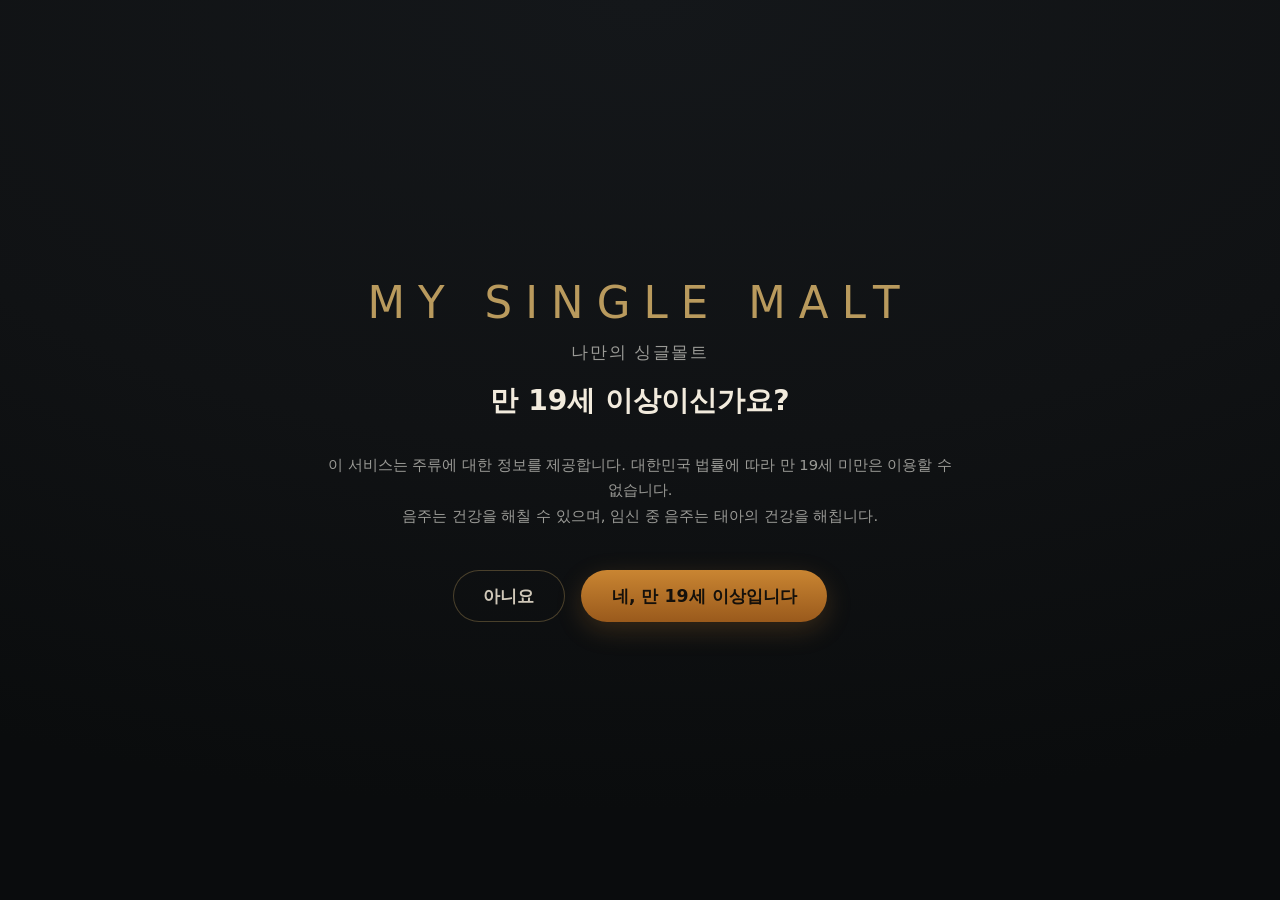
==== index.html @ 856096df "My Single Malt - iPad web app" ====
<!doctype html>
<html lang="ko">
<head>
<meta charset="utf-8">
<title>나만의 싱글몰트</title>
<meta name="viewport" content="width=device-width, initial-scale=1, viewport-fit=cover, user-scalable=no">
<meta name="description" content="스카치 싱글몰트 162개 브랜드에서 취향에 맞는 위스키를 찾아주는 태블릿 추천 서비스">
<meta name="theme-color" content="#0a0c0d">
<meta name="apple-mobile-web-app-capable" content="yes">
<meta name="mobile-web-app-capable" content="yes">
<meta name="apple-mobile-web-app-status-bar-style" content="black-translucent">
<meta name="apple-mobile-web-app-title" content="나만의 싱글몰트">
<link rel="manifest" href="manifest.webmanifest">
<link rel="apple-touch-icon" href="icons/apple-touch-icon.png">
<link rel="icon" href="icons/icon-192.png">
<link rel="stylesheet" href="css/styles.css">
</head>
<body>
<div id="app">

  <!-- ------------------------------------------------------- 연령 확인 -->
  <section class="screen active" id="screen-age">
    <div class="center">
      <div class="brandmark">MY SINGLE MALT<small>나만의 싱글몰트</small></div>
      <div class="age-title">만 19세 이상이신가요?</div>
      <p class="age-note">
        이 서비스는 주류에 대한 정보를 제공합니다. 대한민국 법률에 따라 만 19세 미만은 이용할 수 없습니다.<br>
        음주는 건강을 해칠 수 있으며, 임신 중 음주는 태아의 건강을 해칩니다.
      </p>
      <div class="age-actions">
        <button class="btn btn-ghost" id="age-no">아니요</button>
        <button class="btn btn-primary" id="age-yes">네, 만 19세 이상입니다</button>
      </div>
      <p class="age-note" id="age-deny" style="display:none;color:var(--danger)">
        만 19세 미만은 이용하실 수 없습니다.
      </p>
    </div>
  </section>

  <!-- ------------------------------------------------------------- 홈 -->
  <section class="screen" id="screen-home">
    <div class="topbar">
      <div class="logo">MY SINGLE MALT</div>
      <div class="spacer"></div>
      <div class="tag" id="home-version">데이터 불러오는 중…</div>
    </div>
    <div class="hairline"></div>
    <div class="hero">
      <div class="hero-left">
        <h1 class="hero-title">몇 가지 질문으로<br><b>내 취향의 싱글몰트</b>를 찾아드립니다</h1>
        <p class="hero-sub">
          향, 바디, 피니시, 예산과 마시는 상황까지 12~26개의 질문으로 확인한 뒤
          스카치 싱글몰트 브랜드의 향미 데이터와 대조해 네 가지 방향으로 추천합니다.
          정답을 강요하지 않고, 왜 그 브랜드인지 근거를 함께 보여드립니다.
        </p>
        <div class="hero-actions">
          <button class="btn btn-primary" id="btn-start">취향 찾기 시작</button>
          <button class="btn btn-ghost" id="btn-index">브랜드 전체 보기</button>
          <button class="btn btn-ghost" id="btn-guide">향미 가이드</button>
        </div>
      </div>
      <div class="hero-right" id="home-stats"></div>
    </div>
  </section>

  <!-- ----------------------------------------------------------- 퀴즈 -->
  <section class="screen" id="screen-quiz">
    <div class="topbar">
      <div class="logo">MY SINGLE MALT</div>
      <div class="spacer"></div>
      <button class="btn btn-ghost btn-sm" id="quiz-exit">처음으로</button>
    </div>
    <div class="progress-wrap">
      <div class="progress-meta">
        <span id="quiz-count">질문 1</span>
        <span id="quiz-features">확인된 향미 0개</span>
      </div>
      <div class="progress-bar"><div class="progress-fill" id="quiz-progress"></div></div>
    </div>
    <div class="q-head">
      <div class="q-cat" id="q-cat"></div>
      <h2 class="q-title" id="q-title"></h2>
      <p class="q-sub" id="q-sub"></p>
    </div>
    <div class="scroll" id="q-body"></div>
    <div class="q-foot">
      <button class="btn btn-ghost btn-sm" id="quiz-prev">이전</button>
      <div class="hint" id="quiz-hint"></div>
      <button class="btn btn-primary" id="quiz-next">다음</button>
    </div>
  </section>

  <!-- --------------------------------------------------------- 분석 중 -->
  <section class="screen" id="screen-analyzing">
    <div class="center">
      <div class="spinner"></div>
      <div class="age-title">가장 잘 맞는 싱글몰트를 찾고 있습니다</div>
      <div class="analyzing-step" id="analyzing-step"></div>
    </div>
  </section>

  <!-- ----------------------------------------------------------- 결과 -->
  <section class="screen" id="screen-result">
    <div class="topbar">
      <div class="logo">MY SINGLE MALT</div>
      <div class="spacer"></div>
      <button class="btn btn-ghost btn-sm" id="result-restart">다시 하기</button>
      <button class="btn btn-ghost btn-sm" id="result-home">처음으로</button>
    </div>
    <div class="hairline"></div>
    <div class="scroll">
      <div class="result-head" style="padding-top:14px">
        <div class="result-title" id="result-title">추천 결과</div>
        <div class="result-sub" id="result-sub"></div>
        <div class="profile-bar" id="result-profiles"></div>
      </div>
      <div class="cards" id="result-cards"></div>
      <div class="result-head">
        <div class="result-sub" id="result-note"></div>
      </div>
    </div>
  </section>

  <!-- ----------------------------------------------------------- 상세 -->
  <section class="screen" id="screen-detail">
    <div class="topbar">
      <button class="btn btn-ghost btn-sm" id="detail-back">뒤로</button>
      <div class="spacer"></div>
      <div class="logo" id="detail-logo"></div>
    </div>
    <div class="hairline"></div>
    <div class="scroll">
      <div class="result-head" style="padding-top:14px">
        <div class="result-title" id="detail-title"></div>
        <div class="result-sub" id="detail-sub"></div>
      </div>
      <div class="detail-body" id="detail-body"></div>
    </div>
  </section>

  <!-- ------------------------------------------------------- 브랜드 목록 -->
  <section class="screen" id="screen-index">
    <div class="topbar">
      <button class="btn btn-ghost btn-sm" id="index-back">뒤로</button>
      <div class="spacer"></div>
      <div class="logo" id="index-count"></div>
    </div>
    <div class="hairline"></div>
    <div class="index-tools" style="padding-top:14px">
      <input class="search-input" id="index-search" placeholder="브랜드 · 증류소 이름 검색" style="flex:1 1 280px">
      <div class="chip-row" id="index-regions"></div>
    </div>
    <div class="scroll"><div class="index-grid" id="index-grid"></div></div>
  </section>

  <!-- ------------------------------------------------------- 향미 가이드 -->
  <section class="screen" id="screen-guide">
    <div class="topbar">
      <button class="btn btn-ghost btn-sm" id="guide-back">뒤로</button>
      <div class="spacer"></div>
      <div class="logo">FLAVOUR GUIDE</div>
    </div>
    <div class="hairline"></div>
    <div class="result-head" style="padding-top:14px">
      <div class="result-title">향미 방향 8가지</div>
      <div class="result-sub">추천 결과에 쓰이는 취향 분류입니다. 어떤 방향이 마음에 드는지 미리 살펴보세요.</div>
    </div>
    <div class="scroll"><div class="guide-grid" id="guide-grid"></div></div>
  </section>

</div>
<script type="module" src="js/app.js"></script>
</body>
</html>
---- css/styles.css ----
:root {
  --charcoal: #101214;
  --charcoal-deep: #0a0c0d;
  --surface: #181b1e;
  --card: #202428;
  --card-raised: #262b30;
  --ivory: #f2ebdd;
  --ivory-dim: #cfc7b8;
  --amber: #c98532;
  --amber-deep: #9a5a1c;
  --gold: #b99a5d;
  --copper: #a9653a;
  --gray: #9a9a96;
  --gray-dim: #6e706d;
  --success: #809b82;
  --caution: #c59c65;
  --danger: #b4685c;
  --hairline: rgba(185, 154, 93, 0.2);
  --on-gold: #14100b;
  --pad: clamp(16px, 2.2vw, 34px);
  --radius: 18px;
}

* { box-sizing: border-box; -webkit-tap-highlight-color: transparent; }

html, body {
  margin: 0; padding: 0; height: 100%;
  overscroll-behavior: none;
  background: var(--charcoal-deep);
}

body {
  font-family: -apple-system, BlinkMacSystemFont, 'Apple SD Gothic Neo', 'Pretendard',
    'Noto Sans KR', 'Malgun Gothic', system-ui, sans-serif;
  color: var(--ivory);
  -webkit-font-smoothing: antialiased;
  -webkit-user-select: none; user-select: none;
  touch-action: manipulation;
}

#app {
  position: fixed; inset: 0;
  display: flex; flex-direction: column;
  padding: env(safe-area-inset-top) env(safe-area-inset-right)
           env(safe-area-inset-bottom) env(safe-area-inset-left);
  background:
    radial-gradient(120% 90% at 50% 0%, #14171a 0%, var(--charcoal) 55%, var(--charcoal-deep) 100%);
}

.screen { flex: 1; display: none; flex-direction: column; min-height: 0; }
.screen.active { display: flex; }

/* ------------------------------------------------------------- 공통 요소 */
.hairline { height: 1px; background: var(--hairline); flex: none; }

.topbar {
  flex: none; display: flex; align-items: center; gap: 14px;
  padding: calc(var(--pad) * 0.6) var(--pad);
}
.topbar .logo {
  font-size: clamp(13px, 1.25vw, 17px); letter-spacing: .22em;
  color: var(--gold); font-weight: 600; white-space: nowrap;
}
.topbar .spacer { flex: 1; }

.btn {
  appearance: none; border: 0; cursor: pointer; font: inherit;
  border-radius: 999px; padding: 0 clamp(22px, 2.4vw, 38px);
  min-height: clamp(52px, 5.6vh, 66px);
  font-size: clamp(15px, 1.35vw, 19px); font-weight: 600;
  display: inline-flex; align-items: center; justify-content: center; gap: 10px;
  transition: transform .12s ease, opacity .12s ease;
}
.btn:active { transform: scale(.975); }
.btn-primary {
  background: linear-gradient(180deg, var(--amber) 0%, var(--amber-deep) 100%);
  color: var(--on-gold);
  box-shadow: 0 8px 26px rgba(201, 133, 50, .22);
}
.btn-primary[disabled] {
  background: #2a2e32; color: var(--gray-dim); box-shadow: none; cursor: default;
}
.btn-ghost {
  background: transparent; color: var(--ivory-dim);
  box-shadow: inset 0 0 0 1px rgba(185, 154, 93, .35);
}
.btn-sm { min-height: 46px; padding: 0 20px; font-size: 15px; }

.scroll { flex: 1; overflow-y: auto; -webkit-overflow-scrolling: touch; min-height: 0; }

.tag {
  display: inline-block; padding: 5px 12px; border-radius: 999px;
  font-size: clamp(11px, 1vw, 13px); background: rgba(185, 154, 93, .12);
  color: var(--gold); white-space: nowrap;
}

/* --------------------------------------------------------------- 연령확인 */
#screen-age .center {
  flex: 1; display: flex; flex-direction: column; align-items: center;
  justify-content: center; gap: clamp(14px, 2vh, 26px); padding: var(--pad); text-align: center;
}
.brandmark {
  font-size: clamp(26px, 3.4vw, 48px); letter-spacing: .3em;
  color: var(--gold); font-weight: 300;
}
.brandmark small { display: block; letter-spacing: .1em; font-size: .38em; color: var(--gray); margin-top: 14px; }
.age-title { font-size: clamp(20px, 2.2vw, 32px); font-weight: 600; }
.age-note { color: var(--gray); font-size: clamp(13px, 1.15vw, 16px); line-height: 1.7; max-width: 640px; }
.age-actions { display: flex; gap: 16px; flex-wrap: wrap; justify-content: center; margin-top: 10px; }

/* ------------------------------------------------------------------ 홈 */
#screen-home .hero {
  flex: 1; display: flex; align-items: center; gap: clamp(20px, 3vw, 56px);
  padding: 0 var(--pad) var(--pad); min-height: 0;
}
.hero-left { flex: 1.15; display: flex; flex-direction: column; gap: clamp(12px, 1.8vh, 22px); }
.hero-title { font-size: clamp(28px, 3.6vw, 54px); font-weight: 300; line-height: 1.24; }
.hero-title b { font-weight: 700; color: var(--amber); }
.hero-sub { color: var(--ivory-dim); font-size: clamp(14px, 1.3vw, 19px); line-height: 1.75; max-width: 34em; }
.hero-actions { display: flex; gap: 14px; flex-wrap: wrap; margin-top: 6px; }
.hero-right { flex: .85; display: grid; grid-template-columns: 1fr 1fr; gap: 12px; }
.stat {
  background: linear-gradient(180deg, var(--card) 0%, #1b1f23 100%);
  border-radius: var(--radius); padding: clamp(14px, 1.8vh, 22px);
  box-shadow: inset 0 0 0 1px rgba(255, 255, 255, .04);
}
.stat b { display: block; font-size: clamp(22px, 2.4vw, 34px); color: var(--gold); font-weight: 600; }
.stat span { display: block; margin-top: 6px; color: var(--gray); font-size: clamp(11px, 1vw, 14px); }

/* ----------------------------------------------------------------- 퀴즈 */
.progress-wrap { flex: none; padding: 0 var(--pad) 10px; }
.progress-meta {
  display: flex; justify-content: space-between; align-items: baseline;
  color: var(--gray); font-size: clamp(11px, 1vw, 14px); margin-bottom: 8px;
}
.progress-bar { height: 5px; border-radius: 999px; background: #23272b; overflow: hidden; }
.progress-fill {
  height: 100%; width: 0%;
  background: linear-gradient(90deg, var(--copper), var(--amber));
  transition: width .35s cubic-bezier(.22, 1, .36, 1);
}

.q-head { flex: none; padding: clamp(10px, 2vh, 24px) var(--pad) clamp(8px, 1.4vh, 16px); }
.q-cat { color: var(--gold); font-size: clamp(11px, 1vw, 14px); letter-spacing: .16em; }
.q-title { font-size: clamp(21px, 2.4vw, 34px); font-weight: 600; margin: 10px 0 0; line-height: 1.32; }
.q-sub { color: var(--gray); font-size: clamp(13px, 1.15vw, 17px); margin-top: 8px; line-height: 1.6; }

.options { padding: 4px var(--pad) var(--pad); display: grid; gap: clamp(10px, 1.4vw, 16px); }
.options.cols-2 { grid-template-columns: repeat(2, 1fr); }
.options.cols-3 { grid-template-columns: repeat(3, 1fr); }
.options.cols-4 { grid-template-columns: repeat(4, 1fr); }

.opt {
  position: relative; text-align: left; cursor: pointer;
  border-radius: var(--radius); border: 0;
  background: linear-gradient(180deg, var(--card) 0%, #1b1f23 100%);
  box-shadow: inset 0 0 0 1px rgba(255, 255, 255, .05);
  color: var(--ivory); font: inherit;
  padding: clamp(14px, 1.8vh, 22px) clamp(16px, 1.6vw, 24px);
  min-height: clamp(84px, 12vh, 132px);
  display: flex; flex-direction: column; justify-content: center; gap: 7px;
  transition: transform .12s ease, box-shadow .16s ease, background .16s ease;
}
.opt:active { transform: scale(.985); }
.opt.selected {
  background: linear-gradient(180deg, #2a2118 0%, #221c16 100%);
  box-shadow: inset 0 0 0 2px var(--amber), 0 8px 24px rgba(201, 133, 50, .16);
}
.opt .icon { line-height: 0; color: var(--gold); }
.opt .icon svg { width: clamp(26px, 2.4vw, 36px); height: clamp(26px, 2.4vw, 36px); display: block; }
.opt.selected .icon { color: var(--amber); }
.opt .label { font-size: clamp(15px, 1.4vw, 21px); font-weight: 600; line-height: 1.35; }
.opt .desc { font-size: clamp(12px, 1.05vw, 15px); color: var(--gray); line-height: 1.5; }
.opt .check {
  position: absolute; top: 12px; right: 12px; width: 26px; height: 26px; border-radius: 50%;
  background: var(--amber); color: var(--on-gold); display: none;
  align-items: center; justify-content: center; font-size: 15px; font-weight: 700;
}
.opt.selected .check { display: flex; }

.q-foot {
  flex: none; display: flex; align-items: center; gap: 14px;
  padding: clamp(10px, 1.6vh, 18px) var(--pad);
  background: linear-gradient(180deg, rgba(10, 12, 13, 0) 0%, rgba(10, 12, 13, .92) 45%);
}
.q-foot .hint { flex: 1; color: var(--gray); font-size: clamp(12px, 1.05vw, 15px); }

/* 브랜드 검색 / 평가 */
.brand-search { padding: 0 var(--pad) var(--pad); display: flex; flex-direction: column; gap: 14px; }
.search-input {
  appearance: none; width: 100%; font: inherit; color: var(--ivory);
  background: var(--card); border: 0; border-radius: 14px;
  box-shadow: inset 0 0 0 1px rgba(255, 255, 255, .07);
  padding: 0 18px; min-height: 56px; font-size: clamp(15px, 1.3vw, 18px);
  -webkit-user-select: text; user-select: text;
}
.search-input::placeholder { color: var(--gray-dim); }
.chip-row { display: flex; flex-wrap: wrap; gap: 10px; }
.chip {
  border: 0; font: inherit; cursor: pointer; border-radius: 999px;
  padding: 11px 18px; font-size: clamp(13px, 1.15vw, 16px);
  background: var(--card); color: var(--ivory-dim);
  box-shadow: inset 0 0 0 1px rgba(255, 255, 255, .06);
}
.chip.on { background: var(--amber); color: var(--on-gold); font-weight: 700; box-shadow: none; }
.brand-hits { display: grid; grid-template-columns: repeat(auto-fill, minmax(210px, 1fr)); gap: 10px; }
.rate-row {
  display: flex; align-items: center; gap: 14px; flex-wrap: wrap;
  background: var(--card); border-radius: 14px; padding: 14px 16px;
  box-shadow: inset 0 0 0 1px rgba(255, 255, 255, .05);
}
.rate-row .nm { flex: 1 1 190px; font-size: clamp(14px, 1.25vw, 18px); font-weight: 600; }

/* ------------------------------------------------------------- 분석 화면 */
#screen-analyzing .center {
  flex: 1; display: flex; flex-direction: column; align-items: center;
  justify-content: center; gap: 24px; padding: var(--pad); text-align: center;
}
.spinner {
  width: 64px; height: 64px; border-radius: 50%;
  border: 3px solid rgba(185, 154, 93, .18); border-top-color: var(--amber);
  animation: spin 1s linear infinite;
}
@keyframes spin { to { transform: rotate(360deg); } }
.analyzing-step { color: var(--gray); font-size: clamp(13px, 1.2vw, 17px); min-height: 1.6em; }

/* ----------------------------------------------------------------- 결과 */
.result-head { flex: none; padding: 0 var(--pad) clamp(8px, 1.4vh, 16px); }
.result-title { font-size: clamp(20px, 2.2vw, 31px); font-weight: 600; }
.result-sub { color: var(--gray); font-size: clamp(12px, 1.1vw, 16px); margin-top: 7px; line-height: 1.6; }
.profile-bar { display: flex; gap: 10px; flex-wrap: wrap; margin-top: 12px; }

.cards { padding: 4px var(--pad) var(--pad); display: grid; gap: clamp(10px, 1.3vw, 16px);
  grid-template-columns: repeat(4, 1fr); align-items: stretch; }
.rcard {
  text-align: left; border: 0; font: inherit; color: var(--ivory); cursor: pointer;
  background: linear-gradient(180deg, var(--card) 0%, #1a1e21 100%);
  border-radius: var(--radius); padding: clamp(14px, 1.8vh, 22px);
  box-shadow: inset 0 0 0 1px rgba(255, 255, 255, .05);
  display: flex; flex-direction: column; gap: 10px; min-height: 0;
}
.rcard.best { box-shadow: inset 0 0 0 2px var(--amber), 0 10px 30px rgba(201, 133, 50, .15); }
.rcard:active { transform: scale(.99); }
.rcard .role { font-size: clamp(10px, .95vw, 12px); letter-spacing: .18em; color: var(--gold); }
.rcard .nm-ko { font-size: clamp(17px, 1.7vw, 24px); font-weight: 700; line-height: 1.25; }
.rcard .nm-en { font-size: clamp(11px, 1.05vw, 14px); color: var(--gray); }
.rcard .pct { display: flex; align-items: baseline; gap: 6px; margin-top: 2px; }
.rcard .pct b { font-size: clamp(24px, 2.6vw, 38px); color: var(--amber); font-weight: 700; }
.rcard .pct span { font-size: clamp(11px, 1vw, 13px); color: var(--gray); }
.rcard ul { margin: 0; padding-left: 1.05em; display: flex; flex-direction: column; gap: 7px; }
.rcard li { font-size: clamp(11.5px, 1.05vw, 14px); color: var(--ivory-dim); line-height: 1.55; }
.rcard .meta { margin-top: auto; padding-top: 10px; display: flex; gap: 7px; flex-wrap: wrap; }

/* ----------------------------------------------------------------- 상세 */
.detail-body { padding: 0 var(--pad) var(--pad); display: grid; gap: clamp(14px, 1.8vw, 24px);
  grid-template-columns: 1.05fr 1fr; align-items: start; }
.panel {
  background: var(--card); border-radius: var(--radius); padding: clamp(14px, 1.8vh, 22px);
  box-shadow: inset 0 0 0 1px rgba(255, 255, 255, .05);
}
.panel h3 { margin: 0 0 14px; font-size: clamp(14px, 1.25vw, 17px); color: var(--gold); font-weight: 600; letter-spacing: .04em; }
.kv { display: grid; grid-template-columns: auto 1fr; gap: 9px 16px; font-size: clamp(12.5px, 1.1vw, 15px); }
.kv dt { color: var(--gray); white-space: nowrap; }
.kv dd { margin: 0; color: var(--ivory-dim); }
.bars { display: flex; flex-direction: column; gap: 9px; }
.bar-row { display: grid; grid-template-columns: 8.2em 1fr 1.6em; align-items: center; gap: 10px; font-size: clamp(11.5px, 1.05vw, 14px); }
.bar-row .nm { color: var(--ivory-dim); }
.bar-track { height: 7px; border-radius: 999px; background: #14171a; overflow: hidden; }
.bar-fill { height: 100%; border-radius: 999px; background: linear-gradient(90deg, var(--copper), var(--amber)); }
.bar-row .v { color: var(--gray); text-align: right; }
.reasons { display: flex; flex-direction: column; gap: 10px; }
.reasons li { font-size: clamp(12.5px, 1.1vw, 15px); line-height: 1.65; color: var(--ivory-dim); }
.body-text { margin: 0; font-size: clamp(12.5px, 1.1vw, 15px); line-height: 1.7; color: var(--ivory-dim); }
.srcs a { color: var(--gold); font-size: clamp(11.5px, 1vw, 13.5px); word-break: break-all; }

/* ------------------------------------------------------------ 브랜드 목록 */
.index-tools { flex: none; padding: 0 var(--pad) 12px; display: flex; gap: 12px; flex-wrap: wrap; align-items: center; }
.index-grid {
  padding: 0 var(--pad) var(--pad); display: grid; gap: 10px;
  grid-template-columns: repeat(auto-fill, minmax(238px, 1fr));
}
.bcard {
  text-align: left; border: 0; font: inherit; color: var(--ivory); cursor: pointer;
  background: var(--card); border-radius: 14px; padding: 14px 16px;
  box-shadow: inset 0 0 0 1px rgba(255, 255, 255, .05);
  display: flex; flex-direction: column; gap: 5px;
}
.bcard .nm { font-size: clamp(14px, 1.25vw, 17px); font-weight: 600; }
.bcard .sub { font-size: clamp(11px, 1vw, 13px); color: var(--gray); }
.bcard .row { display: flex; gap: 6px; flex-wrap: wrap; margin-top: 5px; }

/* ------------------------------------------------------------ 향미 가이드 */
.guide-grid {
  padding: 0 var(--pad) var(--pad); display: grid; gap: 12px;
  grid-template-columns: repeat(auto-fill, minmax(260px, 1fr));
}

/* ------------------------------------------------------------------ 기타 */
.empty { padding: 40px var(--pad); color: var(--gray); text-align: center; font-size: 15px; }

@media (orientation: portrait) {
  .options.cols-4 { grid-template-columns: repeat(2, 1fr); }
  .options.cols-3 { grid-template-columns: repeat(2, 1fr); }
  .cards { grid-template-columns: repeat(2, 1fr); }
  .detail-body { grid-template-columns: 1fr; }
  #screen-home .hero { flex-direction: column; align-items: stretch; justify-content: center; }
}

/* 태블릿 가로: 선택지를 화면 가운데에 크게 배치한다 */
@media (orientation: landscape) and (min-height: 620px) and (min-width: 900px) {
  #q-body { display: flex; flex-direction: column; justify-content: center; }
  .opt { min-height: clamp(108px, 15vh, 168px); }
  .q-title { font-size: clamp(24px, 2.7vw, 38px); }
}

@media (max-width: 720px) {
  .options.cols-2, .options.cols-3, .options.cols-4 { grid-template-columns: 1fr; }
  .cards { grid-template-columns: 1fr; }
}
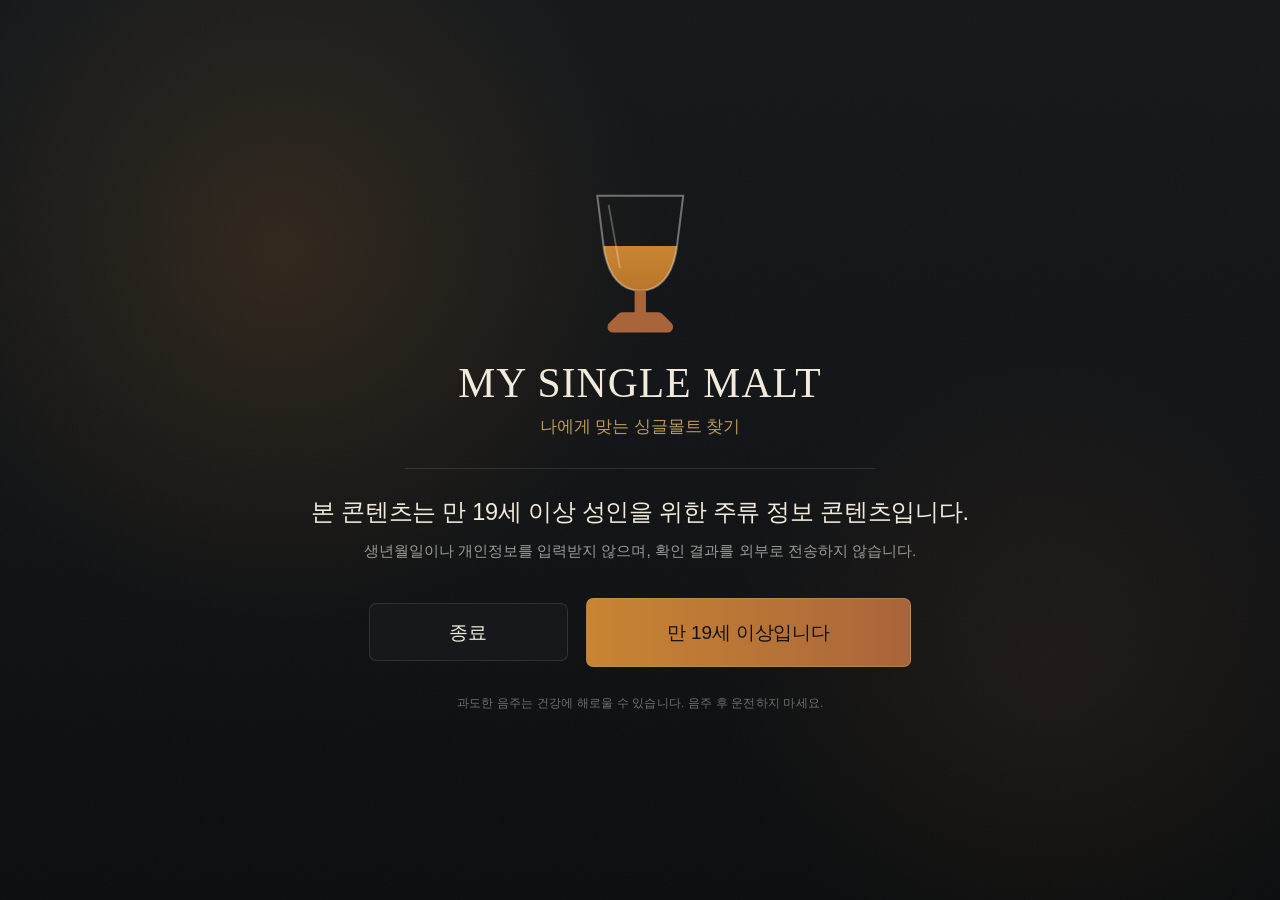
==== commit 6757a0c9: "UI: 안드로이드 앱과 동일한 화면으로 전면 재작성" ====
--- a/index.html
+++ b/index.html
@@ -1,174 +1,23 @@
-<!doctype html>
+<!DOCTYPE html>
 <html lang="ko">
 <head>
 <meta charset="utf-8">
+<meta name="viewport" content="width=device-width, initial-scale=1, viewport-fit=cover, user-scalable=no">
 <title>나만의 싱글몰트</title>
-<meta name="viewport" content="width=device-width, initial-scale=1, viewport-fit=cover, user-scalable=no">
-<meta name="description" content="스카치 싱글몰트 162개 브랜드에서 취향에 맞는 위스키를 찾아주는 태블릿 추천 서비스">
-<meta name="theme-color" content="#0a0c0d">
+<meta name="description" content="향, 피트, 캐스크, 질감과 음용 취향을 분석해 가장 잘 맞는 싱글몰트 브랜드를 추천합니다.">
+<meta name="theme-color" content="#101214">
 <meta name="apple-mobile-web-app-capable" content="yes">
 <meta name="mobile-web-app-capable" content="yes">
 <meta name="apple-mobile-web-app-status-bar-style" content="black-translucent">
 <meta name="apple-mobile-web-app-title" content="나만의 싱글몰트">
 <link rel="manifest" href="manifest.webmanifest">
-<link rel="apple-touch-icon" href="icons/apple-touch-icon.png">
+<link rel="apple-touch-icon" href="icons/icon-180.png">
 <link rel="icon" href="icons/icon-192.png">
 <link rel="stylesheet" href="css/styles.css">
 </head>
 <body>
-<div id="app">
-
-  <!-- ------------------------------------------------------- 연령 확인 -->
-  <section class="screen active" id="screen-age">
-    <div class="center">
-      <div class="brandmark">MY SINGLE MALT<small>나만의 싱글몰트</small></div>
-      <div class="age-title">만 19세 이상이신가요?</div>
-      <p class="age-note">
-        이 서비스는 주류에 대한 정보를 제공합니다. 대한민국 법률에 따라 만 19세 미만은 이용할 수 없습니다.<br>
-        음주는 건강을 해칠 수 있으며, 임신 중 음주는 태아의 건강을 해칩니다.
-      </p>
-      <div class="age-actions">
-        <button class="btn btn-ghost" id="age-no">아니요</button>
-        <button class="btn btn-primary" id="age-yes">네, 만 19세 이상입니다</button>
-      </div>
-      <p class="age-note" id="age-deny" style="display:none;color:var(--danger)">
-        만 19세 미만은 이용하실 수 없습니다.
-      </p>
-    </div>
-  </section>
-
-  <!-- ------------------------------------------------------------- 홈 -->
-  <section class="screen" id="screen-home">
-    <div class="topbar">
-      <div class="logo">MY SINGLE MALT</div>
-      <div class="spacer"></div>
-      <div class="tag" id="home-version">데이터 불러오는 중…</div>
-    </div>
-    <div class="hairline"></div>
-    <div class="hero">
-      <div class="hero-left">
-        <h1 class="hero-title">몇 가지 질문으로<br><b>내 취향의 싱글몰트</b>를 찾아드립니다</h1>
-        <p class="hero-sub">
-          향, 바디, 피니시, 예산과 마시는 상황까지 12~26개의 질문으로 확인한 뒤
-          스카치 싱글몰트 브랜드의 향미 데이터와 대조해 네 가지 방향으로 추천합니다.
-          정답을 강요하지 않고, 왜 그 브랜드인지 근거를 함께 보여드립니다.
-        </p>
-        <div class="hero-actions">
-          <button class="btn btn-primary" id="btn-start">취향 찾기 시작</button>
-          <button class="btn btn-ghost" id="btn-index">브랜드 전체 보기</button>
-          <button class="btn btn-ghost" id="btn-guide">향미 가이드</button>
-        </div>
-      </div>
-      <div class="hero-right" id="home-stats"></div>
-    </div>
-  </section>
-
-  <!-- ----------------------------------------------------------- 퀴즈 -->
-  <section class="screen" id="screen-quiz">
-    <div class="topbar">
-      <div class="logo">MY SINGLE MALT</div>
-      <div class="spacer"></div>
-      <button class="btn btn-ghost btn-sm" id="quiz-exit">처음으로</button>
-    </div>
-    <div class="progress-wrap">
-      <div class="progress-meta">
-        <span id="quiz-count">질문 1</span>
-        <span id="quiz-features">확인된 향미 0개</span>
-      </div>
-      <div class="progress-bar"><div class="progress-fill" id="quiz-progress"></div></div>
-    </div>
-    <div class="q-head">
-      <div class="q-cat" id="q-cat"></div>
-      <h2 class="q-title" id="q-title"></h2>
-      <p class="q-sub" id="q-sub"></p>
-    </div>
-    <div class="scroll" id="q-body"></div>
-    <div class="q-foot">
-      <button class="btn btn-ghost btn-sm" id="quiz-prev">이전</button>
-      <div class="hint" id="quiz-hint"></div>
-      <button class="btn btn-primary" id="quiz-next">다음</button>
-    </div>
-  </section>
-
-  <!-- --------------------------------------------------------- 분석 중 -->
-  <section class="screen" id="screen-analyzing">
-    <div class="center">
-      <div class="spinner"></div>
-      <div class="age-title">가장 잘 맞는 싱글몰트를 찾고 있습니다</div>
-      <div class="analyzing-step" id="analyzing-step"></div>
-    </div>
-  </section>
-
-  <!-- ----------------------------------------------------------- 결과 -->
-  <section class="screen" id="screen-result">
-    <div class="topbar">
-      <div class="logo">MY SINGLE MALT</div>
-      <div class="spacer"></div>
-      <button class="btn btn-ghost btn-sm" id="result-restart">다시 하기</button>
-      <button class="btn btn-ghost btn-sm" id="result-home">처음으로</button>
-    </div>
-    <div class="hairline"></div>
-    <div class="scroll">
-      <div class="result-head" style="padding-top:14px">
-        <div class="result-title" id="result-title">추천 결과</div>
-        <div class="result-sub" id="result-sub"></div>
-        <div class="profile-bar" id="result-profiles"></div>
-      </div>
-      <div class="cards" id="result-cards"></div>
-      <div class="result-head">
-        <div class="result-sub" id="result-note"></div>
-      </div>
-    </div>
-  </section>
-
-  <!-- ----------------------------------------------------------- 상세 -->
-  <section class="screen" id="screen-detail">
-    <div class="topbar">
-      <button class="btn btn-ghost btn-sm" id="detail-back">뒤로</button>
-      <div class="spacer"></div>
-      <div class="logo" id="detail-logo"></div>
-    </div>
-    <div class="hairline"></div>
-    <div class="scroll">
-      <div class="result-head" style="padding-top:14px">
-        <div class="result-title" id="detail-title"></div>
-        <div class="result-sub" id="detail-sub"></div>
-      </div>
-      <div class="detail-body" id="detail-body"></div>
-    </div>
-  </section>
-
-  <!-- ------------------------------------------------------- 브랜드 목록 -->
-  <section class="screen" id="screen-index">
-    <div class="topbar">
-      <button class="btn btn-ghost btn-sm" id="index-back">뒤로</button>
-      <div class="spacer"></div>
-      <div class="logo" id="index-count"></div>
-    </div>
-    <div class="hairline"></div>
-    <div class="index-tools" style="padding-top:14px">
-      <input class="search-input" id="index-search" placeholder="브랜드 · 증류소 이름 검색" style="flex:1 1 280px">
-      <div class="chip-row" id="index-regions"></div>
-    </div>
-    <div class="scroll"><div class="index-grid" id="index-grid"></div></div>
-  </section>
-
-  <!-- ------------------------------------------------------- 향미 가이드 -->
-  <section class="screen" id="screen-guide">
-    <div class="topbar">
-      <button class="btn btn-ghost btn-sm" id="guide-back">뒤로</button>
-      <div class="spacer"></div>
-      <div class="logo">FLAVOUR GUIDE</div>
-    </div>
-    <div class="hairline"></div>
-    <div class="result-head" style="padding-top:14px">
-      <div class="result-title">향미 방향 8가지</div>
-      <div class="result-sub">추천 결과에 쓰이는 취향 분류입니다. 어떤 방향이 마음에 드는지 미리 살펴보세요.</div>
-    </div>
-    <div class="scroll"><div class="guide-grid" id="guide-grid"></div></div>
-  </section>
-
-</div>
+<div id="ambient"></div>
+<div id="app"></div>
 <script type="module" src="js/app.js"></script>
 </body>
 </html>
--- a/css/styles.css
+++ b/css/styles.css
@@ -1,319 +1,440 @@
+/* =========================================================================
+   나만의 싱글몰트 - 웹 / iPad
+   안드로이드 앱(Compose)의 Palette / AppType / Dimens 를 1:1 로 옮긴 스타일.
+   모든 치수는 안드로이드 dp 값 * --s (dp -> px 스케일) 로 계산한다.
+   ========================================================================= */
+
+@font-face {
+  font-family: 'MSM Serif';
+  src: url('../fonts/display-serif.woff2') format('woff2');
+  font-weight: 100 900;
+  font-style: normal;
+  font-display: block;
+}
+@font-face {
+  font-family: 'MSM Sans';
+  src: url('../fonts/body-sans.woff2') format('woff2');
+  font-weight: 100 900;
+  font-style: normal;
+  font-display: block;
+}
+
 :root {
+  /* dp -> px. JS 가 뷰포트에 맞춰 갱신한다. 설계 기준 폭 1415dp. */
+  --s: 0.844px;
+
+  /* Palette.kt */
   --charcoal: #101214;
-  --charcoal-deep: #0a0c0d;
-  --surface: #181b1e;
+  --charcoal-deep: #0A0C0D;
+  --surface: #181B1E;
   --card: #202428;
-  --card-raised: #262b30;
-  --ivory: #f2ebdd;
-  --ivory-dim: #cfc7b8;
-  --amber: #c98532;
-  --amber-deep: #9a5a1c;
-  --gold: #b99a5d;
-  --copper: #a9653a;
-  --gray: #9a9a96;
-  --gray-dim: #6e706d;
-  --success: #809b82;
-  --caution: #c59c65;
-  --danger: #b4685c;
-  --hairline: rgba(185, 154, 93, 0.2);
-  --on-gold: #14100b;
-  --pad: clamp(16px, 2.2vw, 34px);
-  --radius: 18px;
+  --card-raised: #262B30;
+  --ivory: #F2EBDD;
+  --ivory-dim: #CFC7B8;
+  --amber: #C98532;
+  --amber-deep: #9A5A1C;
+  --gold: #B99A5D;
+  --copper: #A9653A;
+  --gray: #9A9A96;
+  --gray-dim: #6E706D;
+  --success: #809B82;
+  --caution: #C59C65;
+  --danger: #B4685C;
+  --hairline-warm: rgba(242, 235, 221, 0.122);
+  --hairline-gold: rgba(185, 154, 93, 0.20);
 }
 
 * { box-sizing: border-box; -webkit-tap-highlight-color: transparent; }
 
 html, body {
-  margin: 0; padding: 0; height: 100%;
-  overscroll-behavior: none;
+  margin: 0;
+  padding: 0;
+  height: 100%;
+  overflow: hidden;
   background: var(--charcoal-deep);
 }
 
 body {
-  font-family: -apple-system, BlinkMacSystemFont, 'Apple SD Gothic Neo', 'Pretendard',
-    'Noto Sans KR', 'Malgun Gothic', system-ui, sans-serif;
+  font-family: 'MSM Sans', -apple-system, 'Apple SD Gothic Neo', sans-serif;
+  font-synthesis: none;
   color: var(--ivory);
   -webkit-font-smoothing: antialiased;
-  -webkit-user-select: none; user-select: none;
-  touch-action: manipulation;
-}
-
-#app {
-  position: fixed; inset: 0;
-  display: flex; flex-direction: column;
-  padding: env(safe-area-inset-top) env(safe-area-inset-right)
-           env(safe-area-inset-bottom) env(safe-area-inset-left);
+  -webkit-user-select: none;
+  user-select: none;
+  overscroll-behavior: none;
+}
+
+/* ---------------------------------------------------------------- 배경 */
+/* AmbientBackground: 세로 그라디언트 + 앰버/코퍼 글로우 2개 + 그레인 */
+#ambient {
+  position: fixed;
+  inset: 0;
+  z-index: 0;
+  background: linear-gradient(180deg, #14171A 0%, var(--charcoal) 55%, var(--charcoal-deep) 100%);
+}
+#ambient::before,
+#ambient::after {
+  content: '';
+  position: absolute;
+  inset: 0;
+  pointer-events: none;
+}
+#ambient::before {
   background:
-    radial-gradient(120% 90% at 50% 0%, #14171a 0%, var(--charcoal) 55%, var(--charcoal-deep) 100%);
-}
-
-.screen { flex: 1; display: none; flex-direction: column; min-height: 0; }
-.screen.active { display: flex; }
-
-/* ------------------------------------------------------------- 공통 요소 */
-.hairline { height: 1px; background: var(--hairline); flex: none; }
-
-.topbar {
-  flex: none; display: flex; align-items: center; gap: 14px;
-  padding: calc(var(--pad) * 0.6) var(--pad);
-}
-.topbar .logo {
-  font-size: clamp(13px, 1.25vw, 17px); letter-spacing: .22em;
-  color: var(--gold); font-weight: 600; white-space: nowrap;
-}
-.topbar .spacer { flex: 1; }
-
+    radial-gradient(42vw 42vw at 22% 28%, rgba(201, 133, 50, 0.16), transparent 70%),
+    radial-gradient(36vw 36vw at 82% 74%, rgba(169, 101, 58, 0.11), transparent 70%);
+  animation: glow-drift 26s ease-in-out infinite alternate;
+}
+#ambient::after {
+  background-image: url("data:image/svg+xml,%3Csvg xmlns='http://www.w3.org/2000/svg' width='140' height='140'%3E%3Cfilter id='n'%3E%3CfeTurbulence type='fractalNoise' baseFrequency='.85' numOctaves='2'/%3E%3C/filter%3E%3Crect width='140' height='140' filter='url(%23n)'/%3E%3C/svg%3E");
+  opacity: 0.035;
+}
+@keyframes glow-drift {
+  from { transform: translate3d(0, 0, 0) scale(1); }
+  to   { transform: translate3d(1.5%, -1.5%, 0) scale(1.06); }
+}
+
+/* ---------------------------------------------------------------- 타이포 */
+/* AppType.kt */
+.t-displayXL { font-family: 'MSM Serif'; font-size: calc(64 * var(--s)); line-height: calc(70 * var(--s)); letter-spacing: calc(1.5 * var(--s)); }
+.t-displayL  { font-family: 'MSM Serif'; font-size: calc(46 * var(--s)); line-height: calc(54 * var(--s)); letter-spacing: calc(1.2 * var(--s)); }
+.t-displayM  { font-family: 'MSM Serif'; font-size: calc(34 * var(--s)); line-height: calc(42 * var(--s)); letter-spacing: calc(0.8 * var(--s)); }
+.t-displayS  { font-family: 'MSM Serif'; font-size: calc(26 * var(--s)); line-height: calc(32 * var(--s)); letter-spacing: calc(0.6 * var(--s)); }
+.t-titleL    { font-size: calc(34 * var(--s)); line-height: calc(46 * var(--s)); letter-spacing: calc(-0.4 * var(--s)); }
+.t-titleM    { font-size: calc(26 * var(--s)); line-height: calc(36 * var(--s)); letter-spacing: calc(-0.3 * var(--s)); }
+.t-titleS    { font-size: calc(21 * var(--s)); line-height: calc(30 * var(--s)); letter-spacing: calc(-0.2 * var(--s)); }
+.t-bodyL     { font-size: calc(19 * var(--s)); line-height: calc(30 * var(--s)); letter-spacing: calc(-0.1 * var(--s)); }
+.t-bodyM     { font-size: calc(17 * var(--s)); line-height: calc(27 * var(--s)); }
+.t-bodyS     { font-size: calc(15 * var(--s)); line-height: calc(23 * var(--s)); }
+.t-label     { font-size: calc(15 * var(--s)); line-height: calc(20 * var(--s)); letter-spacing: calc(0.4 * var(--s)); }
+.t-caption   { font-size: calc(13 * var(--s)); line-height: calc(19 * var(--s)); letter-spacing: calc(0.2 * var(--s)); }
+.t-role      { font-family: 'MSM Serif'; font-size: calc(16 * var(--s)); line-height: calc(20 * var(--s)); letter-spacing: calc(3.2 * var(--s)); }
+.t-metric    { font-family: 'MSM Serif'; font-size: calc(72 * var(--s)); line-height: calc(76 * var(--s)); }
+.t-metricS   { font-family: 'MSM Serif'; font-size: calc(34 * var(--s)); line-height: calc(38 * var(--s)); }
+
+.c-ivory { color: var(--ivory); }
+.c-dim   { color: var(--ivory-dim); }
+.c-gray  { color: var(--gray); }
+.c-graydim { color: var(--gray-dim); }
+.c-gold  { color: var(--gold); }
+.c-amber { color: var(--amber); }
+
+/* ---------------------------------------------------------------- 골격 */
+#app { position: relative; z-index: 1; height: 100%; }
+
+.screen { display: none; height: 100%; }
+.screen.on { display: block; }
+
+/* ScreenScaffold: 좌우 56dp, 상하 32dp, 헤더 96dp, 푸터 위 헤어라인 */
+.scaffold {
+  display: flex;
+  flex-direction: column;
+  height: 100%;
+  padding: calc(32 * var(--s)) calc(56 * var(--s));
+}
+.scaffold > .head {
+  flex: none;
+  min-height: calc(96 * var(--s));
+  display: flex;
+  align-items: center;
+  gap: calc(28 * var(--s));
+}
+.scaffold > .main { flex: 1 1 auto; min-height: 0; display: flex; flex-direction: column; }
+.scaffold > .foot { flex: none; padding-top: calc(20 * var(--s)); }
+.scaffold > .foot.ruled {
+  margin-top: calc(20 * var(--s));
+  border-top: 1px solid var(--hairline-warm);
+}
+
+.row { display: flex; align-items: center; }
+.col { display: flex; flex-direction: column; }
+.grow { flex: 1 1 auto; min-width: 0; min-height: 0; }
+.scroll-y { overflow-y: auto; -webkit-overflow-scrolling: touch; }
+.scroll-y::-webkit-scrollbar { width: calc(6 * var(--s)); }
+.scroll-y::-webkit-scrollbar-thumb { background: rgba(242, 235, 221, 0.14); border-radius: 999px; }
+
+/* HairLine */
+.hairline { height: 1px; background: var(--hairline-warm); width: 100%; }
+
+/* AppLogo */
+.logo { display: flex; flex-direction: column; gap: calc(2 * var(--s)); }
+.logo .wordmark { color: var(--ivory); }
+.logo .tagline { color: var(--gold); }
+
+/* SectionLabel */
+.section-label { color: var(--gold); text-transform: uppercase; }
+
+/* ResponsibleDrinkingNotice */
+.notice { color: var(--gray-dim); text-align: center; width: 100%; }
+
+/* ---------------------------------------------------------------- 버튼 */
 .btn {
-  appearance: none; border: 0; cursor: pointer; font: inherit;
-  border-radius: 999px; padding: 0 clamp(22px, 2.4vw, 38px);
-  min-height: clamp(52px, 5.6vh, 66px);
-  font-size: clamp(15px, 1.35vw, 19px); font-weight: 600;
-  display: inline-flex; align-items: center; justify-content: center; gap: 10px;
-  transition: transform .12s ease, opacity .12s ease;
-}
-.btn:active { transform: scale(.975); }
+  display: inline-flex;
+  align-items: center;
+  justify-content: center;
+  border-radius: calc(8 * var(--s));
+  cursor: pointer;
+  border: 1px solid transparent;
+  font-family: inherit;
+  padding: 0 calc(20 * var(--s));
+  text-align: center;
+  transition: filter 0.12s ease, background 0.12s ease;
+}
 .btn-primary {
-  background: linear-gradient(180deg, var(--amber) 0%, var(--amber-deep) 100%);
-  color: var(--on-gold);
-  box-shadow: 0 8px 26px rgba(201, 133, 50, .22);
-}
-.btn-primary[disabled] {
-  background: #2a2e32; color: var(--gray-dim); box-shadow: none; cursor: default;
+  height: calc(76 * var(--s));
+  min-width: calc(220 * var(--s));
+  background: linear-gradient(90deg, var(--amber) 0%, var(--copper) 100%);
+  border-color: rgba(185, 154, 93, 0.55);
+  color: #14100B;
+}
+.btn-primary:active { filter: brightness(0.9); }
+.btn-primary.off {
+  background: rgba(154, 154, 150, 0.35);
+  border-color: rgba(110, 112, 109, 0.4);
+  color: rgba(20, 16, 11, 0.55);
+  cursor: default;
 }
 .btn-ghost {
-  background: transparent; color: var(--ivory-dim);
-  box-shadow: inset 0 0 0 1px rgba(185, 154, 93, .35);
-}
-.btn-sm { min-height: 46px; padding: 0 20px; font-size: 15px; }
-
-.scroll { flex: 1; overflow-y: auto; -webkit-overflow-scrolling: touch; min-height: 0; }
-
-.tag {
-  display: inline-block; padding: 5px 12px; border-radius: 999px;
-  font-size: clamp(11px, 1vw, 13px); background: rgba(185, 154, 93, .12);
-  color: var(--gold); white-space: nowrap;
-}
-
-/* --------------------------------------------------------------- 연령확인 */
-#screen-age .center {
-  flex: 1; display: flex; flex-direction: column; align-items: center;
-  justify-content: center; gap: clamp(14px, 2vh, 26px); padding: var(--pad); text-align: center;
-}
-.brandmark {
-  font-size: clamp(26px, 3.4vw, 48px); letter-spacing: .3em;
-  color: var(--gold); font-weight: 300;
-}
-.brandmark small { display: block; letter-spacing: .1em; font-size: .38em; color: var(--gray); margin-top: 14px; }
-.age-title { font-size: clamp(20px, 2.2vw, 32px); font-weight: 600; }
-.age-note { color: var(--gray); font-size: clamp(13px, 1.15vw, 16px); line-height: 1.7; max-width: 640px; }
-.age-actions { display: flex; gap: 16px; flex-wrap: wrap; justify-content: center; margin-top: 10px; }
-
-/* ------------------------------------------------------------------ 홈 */
-#screen-home .hero {
-  flex: 1; display: flex; align-items: center; gap: clamp(20px, 3vw, 56px);
-  padding: 0 var(--pad) var(--pad); min-height: 0;
-}
-.hero-left { flex: 1.15; display: flex; flex-direction: column; gap: clamp(12px, 1.8vh, 22px); }
-.hero-title { font-size: clamp(28px, 3.6vw, 54px); font-weight: 300; line-height: 1.24; }
-.hero-title b { font-weight: 700; color: var(--amber); }
-.hero-sub { color: var(--ivory-dim); font-size: clamp(14px, 1.3vw, 19px); line-height: 1.75; max-width: 34em; }
-.hero-actions { display: flex; gap: 14px; flex-wrap: wrap; margin-top: 6px; }
-.hero-right { flex: .85; display: grid; grid-template-columns: 1fr 1fr; gap: 12px; }
-.stat {
-  background: linear-gradient(180deg, var(--card) 0%, #1b1f23 100%);
-  border-radius: var(--radius); padding: clamp(14px, 1.8vh, 22px);
-  box-shadow: inset 0 0 0 1px rgba(255, 255, 255, .04);
-}
-.stat b { display: block; font-size: clamp(22px, 2.4vw, 34px); color: var(--gold); font-weight: 600; }
-.stat span { display: block; margin-top: 6px; color: var(--gray); font-size: clamp(11px, 1vw, 14px); }
-
-/* ----------------------------------------------------------------- 퀴즈 */
-.progress-wrap { flex: none; padding: 0 var(--pad) 10px; }
-.progress-meta {
-  display: flex; justify-content: space-between; align-items: baseline;
-  color: var(--gray); font-size: clamp(11px, 1vw, 14px); margin-bottom: 8px;
-}
-.progress-bar { height: 5px; border-radius: 999px; background: #23272b; overflow: hidden; }
-.progress-fill {
-  height: 100%; width: 0%;
-  background: linear-gradient(90deg, var(--copper), var(--amber));
-  transition: width .35s cubic-bezier(.22, 1, .36, 1);
-}
-
-.q-head { flex: none; padding: clamp(10px, 2vh, 24px) var(--pad) clamp(8px, 1.4vh, 16px); }
-.q-cat { color: var(--gold); font-size: clamp(11px, 1vw, 14px); letter-spacing: .16em; }
-.q-title { font-size: clamp(21px, 2.4vw, 34px); font-weight: 600; margin: 10px 0 0; line-height: 1.32; }
-.q-sub { color: var(--gray); font-size: clamp(13px, 1.15vw, 17px); margin-top: 8px; line-height: 1.6; }
-
-.options { padding: 4px var(--pad) var(--pad); display: grid; gap: clamp(10px, 1.4vw, 16px); }
-.options.cols-2 { grid-template-columns: repeat(2, 1fr); }
-.options.cols-3 { grid-template-columns: repeat(3, 1fr); }
-.options.cols-4 { grid-template-columns: repeat(4, 1fr); }
-
-.opt {
-  position: relative; text-align: left; cursor: pointer;
-  border-radius: var(--radius); border: 0;
-  background: linear-gradient(180deg, var(--card) 0%, #1b1f23 100%);
-  box-shadow: inset 0 0 0 1px rgba(255, 255, 255, .05);
-  color: var(--ivory); font: inherit;
-  padding: clamp(14px, 1.8vh, 22px) clamp(16px, 1.6vw, 24px);
-  min-height: clamp(84px, 12vh, 132px);
-  display: flex; flex-direction: column; justify-content: center; gap: 7px;
-  transition: transform .12s ease, box-shadow .16s ease, background .16s ease;
-}
-.opt:active { transform: scale(.985); }
-.opt.selected {
-  background: linear-gradient(180deg, #2a2118 0%, #221c16 100%);
-  box-shadow: inset 0 0 0 2px var(--amber), 0 8px 24px rgba(201, 133, 50, .16);
-}
-.opt .icon { line-height: 0; color: var(--gold); }
-.opt .icon svg { width: clamp(26px, 2.4vw, 36px); height: clamp(26px, 2.4vw, 36px); display: block; }
-.opt.selected .icon { color: var(--amber); }
-.opt .label { font-size: clamp(15px, 1.4vw, 21px); font-weight: 600; line-height: 1.35; }
-.opt .desc { font-size: clamp(12px, 1.05vw, 15px); color: var(--gray); line-height: 1.5; }
-.opt .check {
-  position: absolute; top: 12px; right: 12px; width: 26px; height: 26px; border-radius: 50%;
-  background: var(--amber); color: var(--on-gold); display: none;
-  align-items: center; justify-content: center; font-size: 15px; font-weight: 700;
-}
-.opt.selected .check { display: flex; }
-
-.q-foot {
-  flex: none; display: flex; align-items: center; gap: 14px;
-  padding: clamp(10px, 1.6vh, 18px) var(--pad);
-  background: linear-gradient(180deg, rgba(10, 12, 13, 0) 0%, rgba(10, 12, 13, .92) 45%);
-}
-.q-foot .hint { flex: 1; color: var(--gray); font-size: clamp(12px, 1.05vw, 15px); }
-
-/* 브랜드 검색 / 평가 */
-.brand-search { padding: 0 var(--pad) var(--pad); display: flex; flex-direction: column; gap: 14px; }
-.search-input {
-  appearance: none; width: 100%; font: inherit; color: var(--ivory);
-  background: var(--card); border: 0; border-radius: 14px;
-  box-shadow: inset 0 0 0 1px rgba(255, 255, 255, .07);
-  padding: 0 18px; min-height: 56px; font-size: clamp(15px, 1.3vw, 18px);
-  -webkit-user-select: text; user-select: text;
-}
-.search-input::placeholder { color: var(--gray-dim); }
-.chip-row { display: flex; flex-wrap: wrap; gap: 10px; }
+  height: calc(64 * var(--s));
+  min-width: calc(180 * var(--s));
+  background: rgba(24, 27, 30, 0.75);
+  border-color: var(--hairline-warm);
+  color: var(--ivory);
+}
+.btn-ghost:active { background: rgba(38, 43, 48, 0.9); }
+.btn-ghost.off { color: var(--gray-dim); border-color: rgba(110, 112, 109, 0.4); cursor: default; }
+
+/* ---------------------------------------------------------------- 카드 */
+.glass {
+  border-radius: calc(12 * var(--s));
+  background: linear-gradient(180deg, var(--card) 0%, #1B1F23 100%);
+  border: 1px solid var(--hairline-warm);
+  position: relative;
+}
+.glass.clickable { cursor: pointer; }
+.glass.sel {
+  background: linear-gradient(180deg, #2A2118 0%, #221C16 100%);
+  border: calc(1.5 * var(--s)) solid var(--amber);
+}
+.glass.muted { opacity: 0.55; }
+
+/* StatusBadge */
+.badge {
+  display: inline-flex;
+  align-items: center;
+  border-radius: calc(3 * var(--s));
+  padding: calc(5 * var(--s)) calc(10 * var(--s));
+  border: 1px solid currentColor;
+  white-space: nowrap;
+}
+.badge.tone-gold { color: var(--gold); background: rgba(185, 154, 93, 0.14); }
+.badge.tone-success { color: var(--success); background: rgba(128, 155, 130, 0.14); }
+.badge.tone-caution { color: var(--caution); background: rgba(197, 156, 101, 0.14); }
+.badge.tone-danger { color: var(--danger); background: rgba(180, 104, 92, 0.14); }
+.badge.tone-gray { color: var(--gray); background: rgba(154, 154, 150, 0.14); }
+.badge.tone-amber { color: var(--amber); background: rgba(201, 133, 50, 0.14); }
+
+/* FlavorChip */
 .chip {
-  border: 0; font: inherit; cursor: pointer; border-radius: 999px;
-  padding: 11px 18px; font-size: clamp(13px, 1.15vw, 16px);
-  background: var(--card); color: var(--ivory-dim);
-  box-shadow: inset 0 0 0 1px rgba(255, 255, 255, .06);
-}
-.chip.on { background: var(--amber); color: var(--on-gold); font-weight: 700; box-shadow: none; }
-.brand-hits { display: grid; grid-template-columns: repeat(auto-fill, minmax(210px, 1fr)); gap: 10px; }
-.rate-row {
-  display: flex; align-items: center; gap: 14px; flex-wrap: wrap;
-  background: var(--card); border-radius: 14px; padding: 14px 16px;
-  box-shadow: inset 0 0 0 1px rgba(255, 255, 255, .05);
-}
-.rate-row .nm { flex: 1 1 190px; font-size: clamp(14px, 1.25vw, 18px); font-weight: 600; }
-
-/* ------------------------------------------------------------- 분석 화면 */
-#screen-analyzing .center {
-  flex: 1; display: flex; flex-direction: column; align-items: center;
-  justify-content: center; gap: 24px; padding: var(--pad); text-align: center;
-}
-.spinner {
-  width: 64px; height: 64px; border-radius: 50%;
-  border: 3px solid rgba(185, 154, 93, .18); border-top-color: var(--amber);
-  animation: spin 1s linear infinite;
-}
-@keyframes spin { to { transform: rotate(360deg); } }
-.analyzing-step { color: var(--gray); font-size: clamp(13px, 1.2vw, 17px); min-height: 1.6em; }
-
-/* ----------------------------------------------------------------- 결과 */
-.result-head { flex: none; padding: 0 var(--pad) clamp(8px, 1.4vh, 16px); }
-.result-title { font-size: clamp(20px, 2.2vw, 31px); font-weight: 600; }
-.result-sub { color: var(--gray); font-size: clamp(12px, 1.1vw, 16px); margin-top: 7px; line-height: 1.6; }
-.profile-bar { display: flex; gap: 10px; flex-wrap: wrap; margin-top: 12px; }
-
-.cards { padding: 4px var(--pad) var(--pad); display: grid; gap: clamp(10px, 1.3vw, 16px);
-  grid-template-columns: repeat(4, 1fr); align-items: stretch; }
-.rcard {
-  text-align: left; border: 0; font: inherit; color: var(--ivory); cursor: pointer;
-  background: linear-gradient(180deg, var(--card) 0%, #1a1e21 100%);
-  border-radius: var(--radius); padding: clamp(14px, 1.8vh, 22px);
-  box-shadow: inset 0 0 0 1px rgba(255, 255, 255, .05);
-  display: flex; flex-direction: column; gap: 10px; min-height: 0;
-}
-.rcard.best { box-shadow: inset 0 0 0 2px var(--amber), 0 10px 30px rgba(201, 133, 50, .15); }
-.rcard:active { transform: scale(.99); }
-.rcard .role { font-size: clamp(10px, .95vw, 12px); letter-spacing: .18em; color: var(--gold); }
-.rcard .nm-ko { font-size: clamp(17px, 1.7vw, 24px); font-weight: 700; line-height: 1.25; }
-.rcard .nm-en { font-size: clamp(11px, 1.05vw, 14px); color: var(--gray); }
-.rcard .pct { display: flex; align-items: baseline; gap: 6px; margin-top: 2px; }
-.rcard .pct b { font-size: clamp(24px, 2.6vw, 38px); color: var(--amber); font-weight: 700; }
-.rcard .pct span { font-size: clamp(11px, 1vw, 13px); color: var(--gray); }
-.rcard ul { margin: 0; padding-left: 1.05em; display: flex; flex-direction: column; gap: 7px; }
-.rcard li { font-size: clamp(11.5px, 1.05vw, 14px); color: var(--ivory-dim); line-height: 1.55; }
-.rcard .meta { margin-top: auto; padding-top: 10px; display: flex; gap: 7px; flex-wrap: wrap; }
-
-/* ----------------------------------------------------------------- 상세 */
-.detail-body { padding: 0 var(--pad) var(--pad); display: grid; gap: clamp(14px, 1.8vw, 24px);
-  grid-template-columns: 1.05fr 1fr; align-items: start; }
-.panel {
-  background: var(--card); border-radius: var(--radius); padding: clamp(14px, 1.8vh, 22px);
-  box-shadow: inset 0 0 0 1px rgba(255, 255, 255, .05);
-}
-.panel h3 { margin: 0 0 14px; font-size: clamp(14px, 1.25vw, 17px); color: var(--gold); font-weight: 600; letter-spacing: .04em; }
-.kv { display: grid; grid-template-columns: auto 1fr; gap: 9px 16px; font-size: clamp(12.5px, 1.1vw, 15px); }
-.kv dt { color: var(--gray); white-space: nowrap; }
-.kv dd { margin: 0; color: var(--ivory-dim); }
-.bars { display: flex; flex-direction: column; gap: 9px; }
-.bar-row { display: grid; grid-template-columns: 8.2em 1fr 1.6em; align-items: center; gap: 10px; font-size: clamp(11.5px, 1.05vw, 14px); }
-.bar-row .nm { color: var(--ivory-dim); }
-.bar-track { height: 7px; border-radius: 999px; background: #14171a; overflow: hidden; }
-.bar-fill { height: 100%; border-radius: 999px; background: linear-gradient(90deg, var(--copper), var(--amber)); }
-.bar-row .v { color: var(--gray); text-align: right; }
-.reasons { display: flex; flex-direction: column; gap: 10px; }
-.reasons li { font-size: clamp(12.5px, 1.1vw, 15px); line-height: 1.65; color: var(--ivory-dim); }
-.body-text { margin: 0; font-size: clamp(12.5px, 1.1vw, 15px); line-height: 1.7; color: var(--ivory-dim); }
-.srcs a { color: var(--gold); font-size: clamp(11.5px, 1vw, 13.5px); word-break: break-all; }
-
-/* ------------------------------------------------------------ 브랜드 목록 */
-.index-tools { flex: none; padding: 0 var(--pad) 12px; display: flex; gap: 12px; flex-wrap: wrap; align-items: center; }
-.index-grid {
-  padding: 0 var(--pad) var(--pad); display: grid; gap: 10px;
-  grid-template-columns: repeat(auto-fill, minmax(238px, 1fr));
-}
-.bcard {
-  text-align: left; border: 0; font: inherit; color: var(--ivory); cursor: pointer;
-  background: var(--card); border-radius: 14px; padding: 14px 16px;
-  box-shadow: inset 0 0 0 1px rgba(255, 255, 255, .05);
-  display: flex; flex-direction: column; gap: 5px;
-}
-.bcard .nm { font-size: clamp(14px, 1.25vw, 17px); font-weight: 600; }
-.bcard .sub { font-size: clamp(11px, 1vw, 13px); color: var(--gray); }
-.bcard .row { display: flex; gap: 6px; flex-wrap: wrap; margin-top: 5px; }
-
-/* ------------------------------------------------------------ 향미 가이드 */
-.guide-grid {
-  padding: 0 var(--pad) var(--pad); display: grid; gap: 12px;
-  grid-template-columns: repeat(auto-fill, minmax(260px, 1fr));
-}
-
-/* ------------------------------------------------------------------ 기타 */
-.empty { padding: 40px var(--pad); color: var(--gray); text-align: center; font-size: 15px; }
-
+  display: inline-flex;
+  align-items: center;
+  border-radius: calc(4 * var(--s));
+  padding: calc(8 * var(--s)) calc(14 * var(--s));
+  background: var(--surface);
+  border: 1px solid rgba(185, 154, 93, 0.45);
+  color: var(--ivory-dim);
+  white-space: nowrap;
+}
+
+/* 선택형 필터 칩 */
+.fchip {
+  display: inline-flex;
+  align-items: center;
+  gap: calc(6 * var(--s));
+  border-radius: calc(6 * var(--s));
+  padding: calc(11 * var(--s)) calc(16 * var(--s));
+  background: rgba(24, 27, 30, 0.75);
+  border: 1px solid var(--hairline-warm);
+  color: var(--ivory-dim);
+  cursor: pointer;
+}
+.fchip.on { border-color: var(--amber); color: var(--amber); background: rgba(201, 133, 50, 0.10); }
+
+/* ProgressBar */
+.progress {
+  height: calc(6 * var(--s));
+  border-radius: calc(3 * var(--s));
+  background: var(--card);
+  overflow: hidden;
+  width: 100%;
+}
+.progress > i {
+  display: block;
+  height: 100%;
+  border-radius: calc(3 * var(--s));
+  background: linear-gradient(90deg, var(--amber-deep) 0%, var(--amber) 100%);
+  transition: width 0.45s cubic-bezier(0.2, 0, 0, 1);
+}
+
+/* IntensityBar */
+.ibar { display: flex; align-items: center; gap: calc(12 * var(--s)); width: 100%; }
+.ibar > .k { width: calc(96 * var(--s)); color: var(--ivory-dim); overflow: hidden; text-overflow: ellipsis; white-space: nowrap; }
+.ibar > .segs { flex: 1 1 auto; display: flex; gap: calc(4 * var(--s)); }
+.ibar > .segs > span {
+  flex: 1 1 0;
+  height: calc(12 * var(--s));
+  border-radius: calc(2 * var(--s));
+  background: rgba(38, 43, 48, 0.9);
+}
+.ibar > .segs > span.f { background: var(--amber); }
+.ibar > .segs > span.f.cask { background: var(--gold); }
+.ibar > .v { width: calc(44 * var(--s)); text-align: right; color: var(--ivory); }
+
+/* KeyValueRow */
+.kv { display: flex; align-items: flex-start; gap: calc(16 * var(--s)); width: 100%; }
+.kv > .k { width: calc(120 * var(--s)); flex: none; color: var(--gray); }
+.kv > .v { flex: 1 1 auto; color: var(--ivory); }
+
+/* SearchField */
+.search {
+  width: 100%;
+  height: calc(72 * var(--s));
+  border-radius: calc(8 * var(--s));
+  background: var(--surface);
+  border: 1px solid var(--hairline-warm);
+  color: var(--ivory);
+  padding: 0 calc(20 * var(--s));
+  font-family: inherit;
+  outline: none;
+  -webkit-user-select: text;
+  user-select: text;
+}
+.search::placeholder { color: var(--gray-dim); }
+.search:focus { border-color: rgba(185, 154, 93, 0.6); }
+
+/* 아이콘 */
+.ficon { display: block; }
+.ficon svg { display: block; width: 100%; height: 100%; }
+
+/* =========================================================== 화면: 연령 확인 */
+#s-age .scaffold { justify-content: center; align-items: center; }
+#s-age .box { display: flex; flex-direction: column; align-items: center; text-align: center; }
+#s-age .rule { width: calc(520 * var(--s)); max-width: 70vw; }
+
+/* =============================================================== 화면: 대기 */
+#s-idle .idle-body { flex: 1 1 auto; display: flex; flex-direction: row; align-items: center; gap: calc(40 * var(--s)); min-height: 0; position: relative; }
+#s-idle .idle-left { flex: 1.15 1 0; min-width: 0; position: relative; z-index: 1; }
+#s-idle .idle-right { flex: 1 1 0; display: flex; align-items: center; justify-content: center; min-width: 0; height: 100%; position: relative; z-index: 1; }
+#s-idle h1 { margin: 0; white-space: pre-line; }
+#s-idle .lede { white-space: pre-line; }
+#idle-deco { position: absolute; inset: 0; z-index: 0; pointer-events: none; overflow: hidden; }
+#idle-deco .fl { position: absolute; color: var(--gold); }
+
+/* =============================================================== 화면: 퀴즈 */
+#s-quiz .q-head-right { text-align: right; }
+#s-quiz .opts {
+  display: grid;
+  gap: calc(20 * var(--s));
+  align-content: start;
+  width: 100%;
+}
+#s-quiz .opt {
+  display: flex;
+  align-items: center;
+  gap: calc(18 * var(--s));
+  padding: calc(24 * var(--s)) calc(26 * var(--s));
+  min-height: calc(112 * var(--s));
+  text-align: left;
+}
+#s-quiz .opt .ficon { width: calc(38 * var(--s)); height: calc(38 * var(--s)); flex: none; color: var(--gold); }
+#s-quiz .opt.sel .ficon { color: var(--amber); }
+#s-quiz .opt .txt { flex: 1 1 auto; min-width: 0; }
+#s-quiz .opt .lbl { color: var(--ivory); }
+#s-quiz .opt.sel .lbl { color: var(--amber); }
+#s-quiz .opt .sub { color: var(--gray); }
+#s-quiz .mark {
+  width: calc(26 * var(--s));
+  height: calc(26 * var(--s));
+  flex: none;
+  border-radius: 50%;
+  border: calc(1.5 * var(--s)) solid rgba(185, 154, 93, 0.55);
+  display: flex;
+  align-items: center;
+  justify-content: center;
+}
+#s-quiz .opt.sel .mark { border-color: var(--amber); }
+#s-quiz .opt.sel .mark::after {
+  content: '';
+  width: calc(12 * var(--s));
+  height: calc(12 * var(--s));
+  border-radius: 50%;
+  background: var(--amber);
+}
+
+/* ============================================================= 화면: 분석 중 */
+#s-analyzing .scaffold { justify-content: center; align-items: center; }
+#s-analyzing .box { display: flex; flex-direction: column; align-items: center; text-align: center; }
+#s-analyzing .glass-wrap { width: calc(240 * var(--s)); height: calc(320 * var(--s)); position: relative; }
+#s-analyzing .bubbles { position: absolute; inset: 0; overflow: hidden; }
+#s-analyzing .bubbles .b { position: absolute; color: var(--amber); opacity: 0.55; }
+
+/* =============================================================== 화면: 결과 */
+#s-result .res-body { flex: 1 1 auto; display: flex; gap: calc(48 * var(--s)); min-height: 0; }
+#s-result .res-left { flex: none; width: calc(330 * var(--s)); display: flex; flex-direction: column; align-items: center; }
+#s-result .res-right { flex: 1 1 auto; min-width: 0; }
+#s-result .reasons { list-style: none; margin: 0; padding: 0; }
+#s-result .reasons li { display: flex; gap: calc(14 * var(--s)); color: var(--ivory-dim); }
+#s-result .reasons li::before { content: '—'; color: var(--amber); flex: none; }
+.chips { display: flex; flex-wrap: wrap; gap: calc(10 * var(--s)); }
+
+/* =============================================================== 화면: 비교 */
+#s-compare .cmp-grid {
+  flex: 1 1 auto;
+  display: grid;
+  grid-template-columns: 1fr 1fr;
+  gap: calc(24 * var(--s));
+  min-height: 0;
+}
+#s-compare .cmp-card { display: flex; gap: calc(24 * var(--s)); padding: calc(26 * var(--s)); cursor: pointer; }
+#s-compare .cmp-card .side { flex: none; width: calc(110 * var(--s)); display: flex; flex-direction: column; align-items: center; justify-content: space-between; }
+#s-compare .cmp-card .body { flex: 1 1 auto; min-width: 0; }
+
+/* =============================================================== 화면: 상세 */
+#s-detail .det-top { display: flex; gap: calc(36 * var(--s)); }
+#s-detail .det-cols { display: grid; grid-template-columns: 1fr 1fr calc(280 * var(--s)); gap: calc(40 * var(--s)); }
+
+/* =============================================================== 화면: 목록 */
+#s-index .idx-body { flex: 1 1 auto; display: flex; flex-direction: row; gap: calc(32 * var(--s)); min-height: 0; }
+#s-index .rail { flex: none; width: calc(360 * var(--s)); }
+#s-index .cards { flex: 1 1 auto; min-width: 0; }
+#s-index .grid3 { display: grid; grid-template-columns: repeat(3, 1fr); gap: calc(20 * var(--s)); align-content: start; padding-bottom: calc(24 * var(--s)); }
+#s-index .bcard { display: flex; gap: calc(16 * var(--s)); padding: calc(20 * var(--s)); cursor: pointer; }
+#s-index .bcard .body { flex: 1 1 auto; min-width: 0; }
+#s-index .chipwrap { display: flex; flex-wrap: wrap; gap: calc(10 * var(--s)); }
+
+/* =============================================================== 화면: 가이드 */
+#s-guide .g-body { flex: 1 1 auto; display: flex; flex-direction: row; gap: calc(32 * var(--s)); min-height: 0; }
+#s-guide .g-rail { flex: none; width: calc(360 * var(--s)); display: flex; flex-direction: column; gap: calc(16 * var(--s)); padding-bottom: calc(16 * var(--s)); }
+#s-guide .g-item { display: flex; align-items: center; gap: calc(16 * var(--s)); padding: calc(18 * var(--s)); min-height: calc(88 * var(--s)); cursor: pointer; }
+#s-guide .g-item .ficon { width: calc(34 * var(--s)); height: calc(34 * var(--s)); flex: none; color: rgba(185, 154, 93, 0.6); }
+#s-guide .g-item.sel .ficon { color: var(--amber); }
+#s-guide .g-main { flex: 1 1 auto; min-width: 0; }
+
+/* ------------------------------------------------------------- 세로 모드 */
 @media (orientation: portrait) {
-  .options.cols-4 { grid-template-columns: repeat(2, 1fr); }
-  .options.cols-3 { grid-template-columns: repeat(2, 1fr); }
-  .cards { grid-template-columns: repeat(2, 1fr); }
-  .detail-body { grid-template-columns: 1fr; }
-  #screen-home .hero { flex-direction: column; align-items: stretch; justify-content: center; }
-}
-
-/* 태블릿 가로: 선택지를 화면 가운데에 크게 배치한다 */
-@media (orientation: landscape) and (min-height: 620px) and (min-width: 900px) {
-  #q-body { display: flex; flex-direction: column; justify-content: center; }
-  .opt { min-height: clamp(108px, 15vh, 168px); }
-  .q-title { font-size: clamp(24px, 2.7vw, 38px); }
-}
-
-@media (max-width: 720px) {
-  .options.cols-2, .options.cols-3, .options.cols-4 { grid-template-columns: 1fr; }
-  .cards { grid-template-columns: 1fr; }
-}
+  #s-idle .idle-body { flex-direction: column-reverse; justify-content: center; gap: calc(24 * var(--s)); }
+  #s-idle .idle-left, #s-idle .idle-right { flex: none; width: 100%; }
+  #s-idle .idle-right { height: calc(300 * var(--s)); }
+  #s-result .res-body { flex-direction: column; overflow-y: auto; }
+  #s-result .res-left { width: 100%; }
+  #s-compare .cmp-grid { grid-template-columns: 1fr; overflow-y: auto; }
+  #s-detail .det-cols { grid-template-columns: 1fr; }
+  #s-index .idx-body { flex-direction: column; }
+  #s-index .rail { width: 100%; }
+  #s-index .grid3 { grid-template-columns: repeat(2, 1fr); }
+  #s-guide .g-body { flex-direction: column; }
+  #s-guide .g-rail { width: 100%; }
+  /* 하단 바가 좁아지면 안내문을 아래 줄로 내린다 */
+  .scaffold > .foot.row { flex-wrap: wrap; row-gap: calc(12 * var(--s)); justify-content: space-between; }
+  .scaffold > .foot.row > .grow { order: 99; flex: 1 0 100%; }
+}
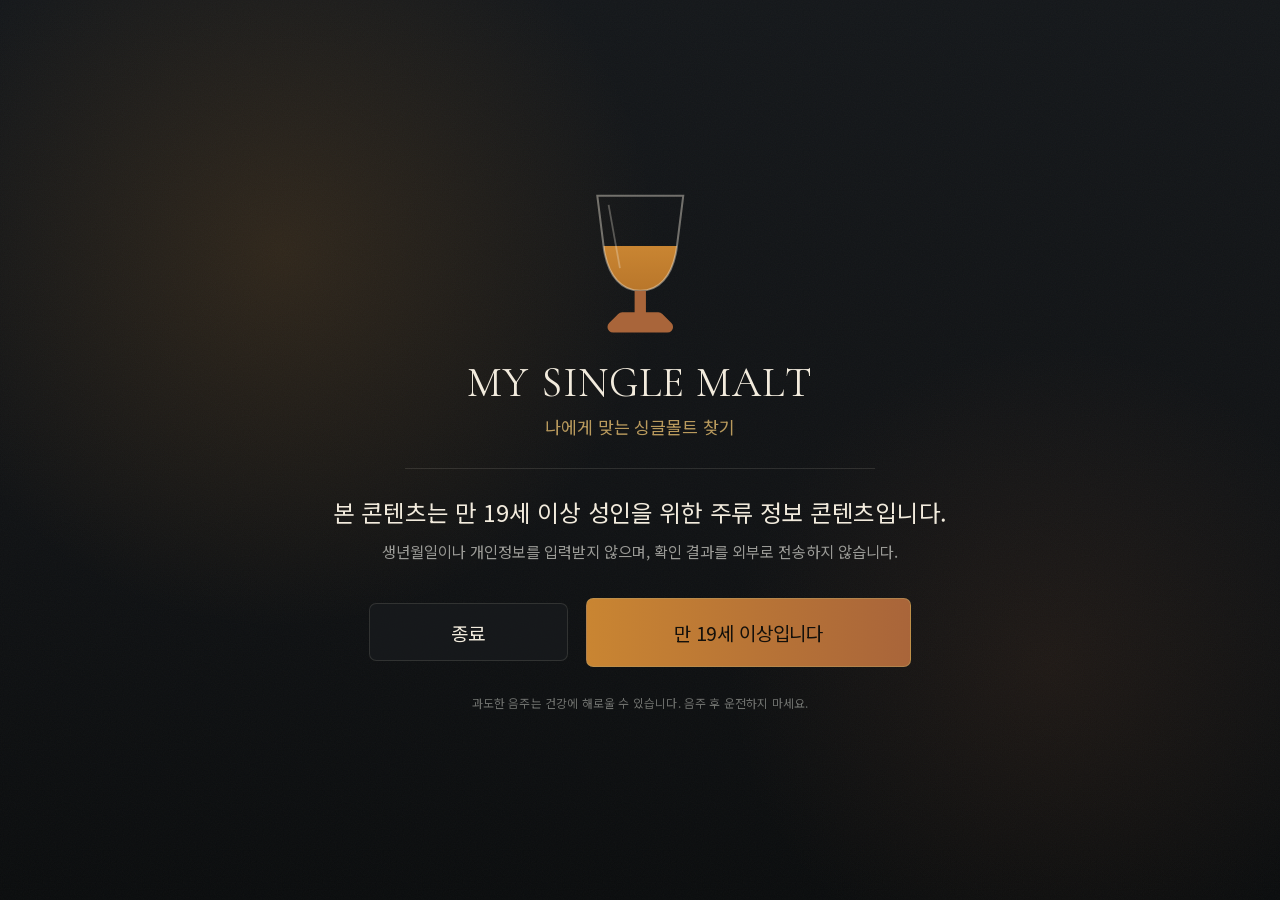
==== commit c60bfca0: "update web app" ====
--- a/index.html
+++ b/index.html
@@ -13,11 +13,11 @@
 <link rel="manifest" href="manifest.webmanifest">
 <link rel="apple-touch-icon" href="icons/icon-180.png">
 <link rel="icon" href="icons/icon-192.png">
-<link rel="stylesheet" href="css/styles.css">
+<link rel="stylesheet" href="css/styles.css?v=6">
 </head>
 <body>
 <div id="ambient"></div>
 <div id="app"></div>
-<script type="module" src="js/app.js"></script>
+<script type="module" src="js/app.js?v=6"></script>
 </body>
 </html>
--- a/css/styles.css
+++ b/css/styles.css
@@ -420,6 +420,117 @@
 #s-guide .g-item.sel .ficon { color: var(--amber); }
 #s-guide .g-main { flex: 1 1 auto; min-width: 0; }
 
+/* =============================================================== 화면: 관리자 */
+#s-admin { height: 100%; }
+
+/* PIN 게이트 */
+.ad-gate { height: 100%; display: flex; align-items: center; justify-content: center; }
+.ad-gate-card {
+  width: calc(520 * var(--s));
+  padding: calc(44 * var(--s)) calc(40 * var(--s));
+  display: flex; flex-direction: column; align-items: center;
+}
+
+/* 골격 */
+.ad-wrap { height: 100%; display: flex; flex-direction: row; }
+.ad-rail {
+  flex: none; width: calc(320 * var(--s));
+  background: var(--surface);
+  border-right: 1px solid var(--hairline-warm);
+  padding: calc(32 * var(--s)) calc(24 * var(--s));
+}
+.ad-body {
+  flex: 1 1 auto; min-width: 0;
+  display: flex; flex-direction: column;
+  padding: calc(32 * var(--s)) calc(40 * var(--s));
+}
+.ad-page { flex: 1 1 auto; min-height: 0; }
+
+.ad-menu {
+  padding: calc(12 * var(--s)) calc(14 * var(--s));
+  border-radius: calc(8 * var(--s));
+  border-left: calc(3 * var(--s)) solid transparent;
+  cursor: pointer;
+}
+.ad-menu.on { background: rgba(201, 133, 50, 0.10); border-left-color: var(--amber); }
+
+/* 통계 */
+.ad-stats { display: grid; grid-template-columns: repeat(4, 1fr); gap: calc(14 * var(--s)); }
+.ad-stat { padding: calc(18 * var(--s)); }
+
+/* 목록 행 */
+.ad-list { display: flex; flex-direction: column; gap: calc(10 * var(--s)); }
+.ad-row {
+  display: flex; align-items: center; gap: calc(14 * var(--s));
+  padding: calc(14 * var(--s)) calc(18 * var(--s));
+}
+
+/* 토글 */
+.ad-toggle {
+  display: flex; align-items: center; gap: calc(12 * var(--s));
+  padding: calc(10 * var(--s)) 0; cursor: pointer;
+}
+.sw {
+  flex: none; width: calc(50 * var(--s)); height: calc(28 * var(--s));
+  border-radius: 999px; background: rgba(154, 154, 150, 0.28);
+  border: 1px solid var(--hairline-warm); position: relative;
+  transition: background 0.15s linear;
+}
+.sw > i {
+  position: absolute; top: calc(3 * var(--s)); left: calc(3 * var(--s));
+  width: calc(20 * var(--s)); height: calc(20 * var(--s));
+  border-radius: 999px; background: var(--ivory-dim);
+  transition: transform 0.15s ease-out;
+}
+.sw.on { background: rgba(201, 133, 50, 0.55); border-color: var(--amber); }
+.sw.on > i { background: var(--amber); transform: translateX(calc(22 * var(--s))); }
+.sw.dis { opacity: 0.35; }
+
+/* 스테퍼 */
+.ad-step { display: flex; align-items: center; gap: calc(12 * var(--s)); padding: calc(8 * var(--s)) 0; }
+.stepb {
+  flex: none; width: calc(46 * var(--s)); height: calc(46 * var(--s));
+  border-radius: calc(8 * var(--s));
+  background: var(--card); border: 1px solid var(--hairline-warm);
+  color: var(--ivory); font-family: inherit; cursor: pointer;
+}
+.stepb:active { background: var(--card-raised); }
+.stepv { min-width: calc(70 * var(--s)); text-align: center; }
+
+/* 입력 */
+.ad-field {
+  width: 100%;
+  padding: calc(14 * var(--s)) calc(18 * var(--s));
+  border-radius: calc(8 * var(--s));
+  background: var(--surface);
+  border: 1px solid var(--hairline-warm);
+  color: var(--ivory); font-family: inherit;
+  -webkit-user-select: text; user-select: text;
+}
+.ad-field::placeholder { color: var(--gray-dim); }
+.ad-field:focus { outline: none; border-color: rgba(185, 154, 93, 0.6); }
+
+/* 향미 편집 */
+.ad-fl-left { flex: none; width: calc(320 * var(--s)); }
+.ad-fl-item { padding: calc(12 * var(--s)) calc(14 * var(--s)); }
+.ad-fl-row { display: flex; align-items: center; gap: calc(6 * var(--s)); padding: calc(3 * var(--s)) 0; }
+.ad-fl-row .nm { width: calc(180 * var(--s)); flex: none; }
+.ad-fl-row .lv {
+  flex: none; width: calc(38 * var(--s)); height: calc(30 * var(--s));
+  display: flex; align-items: center; justify-content: center;
+  border-radius: calc(6 * var(--s));
+  background: var(--card); border: 1px solid var(--hairline-warm);
+  color: var(--gray-dim); font-size: calc(14 * var(--s)); cursor: pointer;
+}
+.ad-fl-row .lv.on { background: rgba(201, 133, 50, 0.22); border-color: var(--amber); color: var(--amber); }
+
+/* 가져오기 종류 */
+.ad-kind { padding: calc(18 * var(--s)); }
+
+/* 애니메이션 줄이기 */
+body.reduce-motion #ambient::before { animation: none; }
+body.reduce-motion * { transition: none !important; animation: none !important; }
+
 /* ------------------------------------------------------------- 세로 모드 */
 @media (orientation: portrait) {
   #s-idle .idle-body { flex-direction: column-reverse; justify-content: center; gap: calc(24 * var(--s)); }
